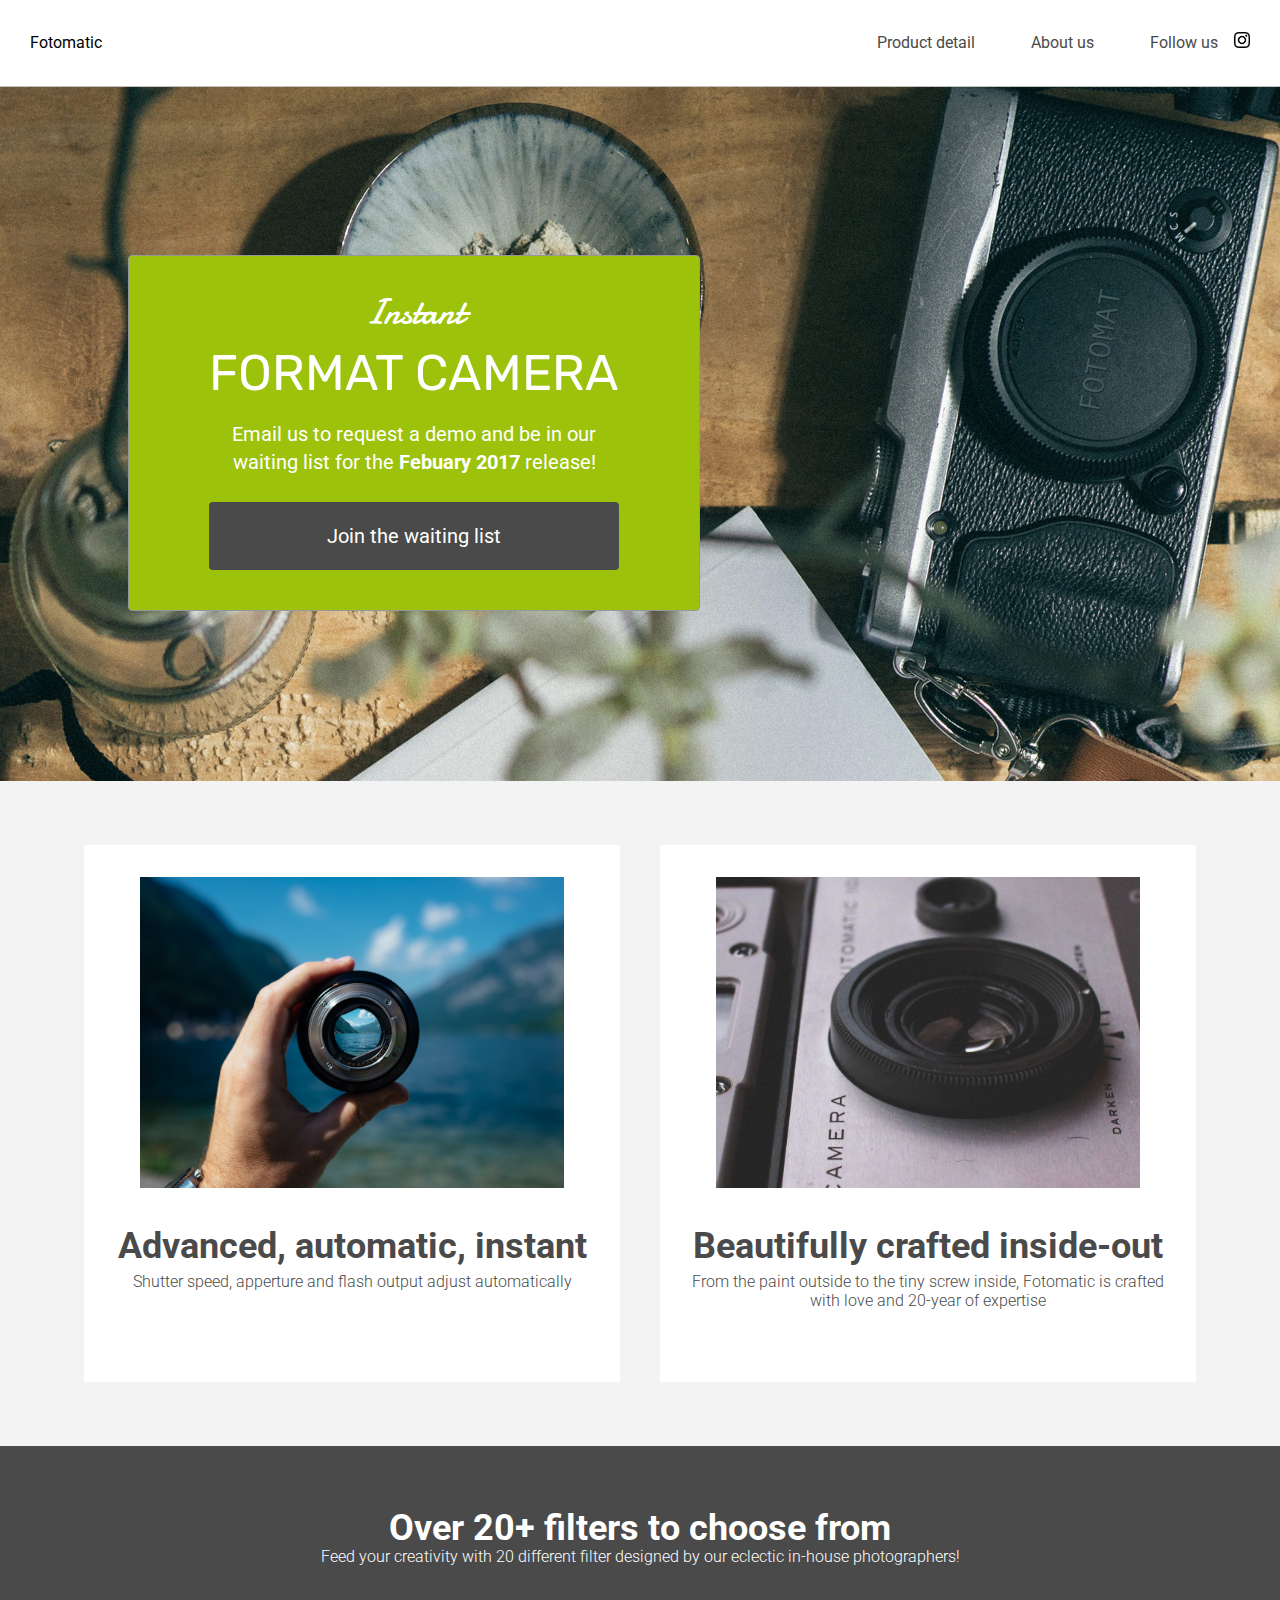
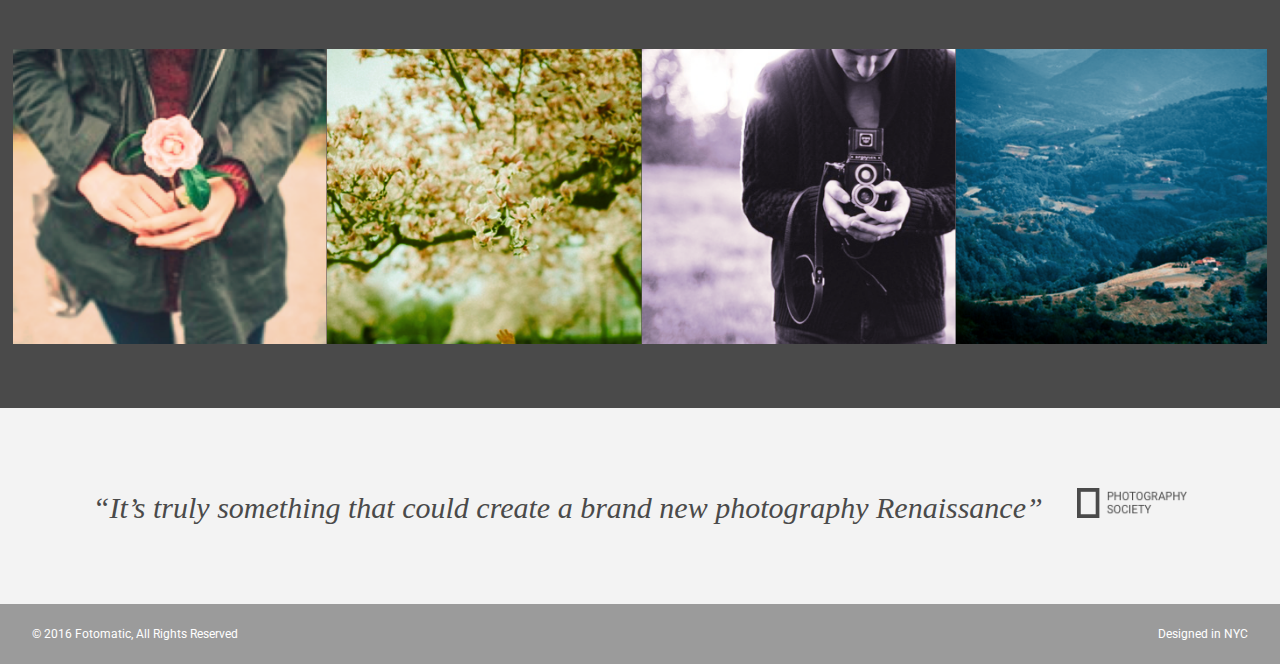
==== index.html @ 5339d75f "first commit" ====
<!DOCTYPE html>
<html>

<head>
    <link href="https://fonts.googleapis.com/css?family=Damion" rel="stylesheet">
    <link href="https://fonts.googleapis.com/css?family=Rubik" rel="stylesheet">
    <link href="https://fonts.googleapis.com/css?family=Roboto:300,400,600,700" rel="stylesheet">
    <link rel="stylesheet" href="./resources/css/reset.css">
    <link rel="stylesheet" href="./resources/css/style.css">
    <meta charset="UTF-8">
</head>

<body>
    <!-- Header -->
    <header>
        <div class="content">
            <a href="index.html" class="desktop logo">Fotomatic</a>
            <nav class="desktop">
                <ul>
                    <li><a href="#">Product detail</a></li>
                    <li><a href="#">About us</a></li>
                    <li><a href="https://www.instagram.com/">Follow us <img class="icon"
                                src="./resources/images/instagram.png"></a></li>
                </ul>
            </nav>
            <nav class="mobile">
                <ul>
                    <li><a href="#"><img src="./resources/images/ic-logo.svg"></a></li>
                    <li><a href="#"><img src="./resources/images/ic-product-detail.svg"></a></li>
                    <li><a href="#"><img src="./resources/images/ic-about-us.svg"></a></li>
                    <li><a href="#" class="button">Join us</a></li>
                </ul>
            </nav>
        </div>
    </header>

    <!-- Main Content -->
    <div class="main-content">

        <!-- Sign Up Section -->
        <div id="sign-up-section" class="banner">
            <div id="sign-up-cta">
                <div class="content center">
                    <div class="header">
                        <h2 class="cursive">Instant</h2>
                        <h1 class="striking">FORMAT CAMERA</h1>
                    </div>
                    <div class="email">
                        <span>
                            Email us to request a demo and be in our waiting list for the <strong>Febuary 2017</strong>
                            release!
                        </span>
                        <div class="button">Join the waiting list</div>
                    </div>
                </div>
            </div>
        </div>

        <!-- Features Section -->
        <div id="features-section">
            <div class="feature">
                <div class="center">
                    <div class="image-container">
                        <img src="./resources/images/feature-1.png" />
                    </div>
                    <div class="content">
                        <h2>Advanced, automatic, instant</h2>
                        <h3>Shutter speed, apperture and flash output adjust automatically</h3>
                    </div>
                </div>
            </div>
            <div class="feature">
                <div class="center">
                    <div class="image-container">
                        <img src="./resources/images/feature-2.png" />
                    </div>
                    <div class="content">
                        <h2>Beautifully crafted inside-out</h2>
                        <h3>From the paint outside to the tiny screw inside, Fotomatic is crafted with love and 20-year
                            of expertise</h3>
                    </div>
                </div>
            </div>
        </div>

        <!-- Filters Section -->
        <div id="filters-section">
            <div class="content center">
                <h2>Over 20+ filters to choose from</h2>
                <h3>Feed your creativity with 20 different filter designed by our eclectic in-house photographers!</h3>
            </div>
            <div class="images-container">
                <div class="image-container">
                    <img src="./resources/images/filter-1.png" />
                </div>
                <div class="image-container">
                    <img src="./resources/images/filter-2.png" />
                </div>
                <div class="image-container">
                    <img src="./resources/images/filter-3.png" />
                </div>
                <div class="image-container extra">
                    <img src="./resources/images/filter-4.png" />
                </div>
            </div>
        </div>

         <!-- Quotes Section -->
    <div id="quotes-section">
      <div class="content center">
        <span class="quote">“It’s truly something that could create a brand new photography Renaissance”</span>
        <img class="quote-citation" src="./resources/images/photography-logo.png" />
      </div>
    </div>

    <!-- Footer -->
        <footer>
            <div class="content">
                <span class="copyright">© 2016 Fotomatic, All Rights Reserved</span>
                <span class="location">Designed in NYC</span>
            </div>
        </footer>

    </div>
</body>

</html>
---- resources/css/style.css ----
/* Universal Styles */

html {
  font-family: 'Roboto', sans-serif;
  font-size: 16px;
}

.main-content {
  position: relative;
  top: 5.3125rem; /* To offset for fixed header. */
}

.center {
  text-align: center;
}

.button {
  border-radius: 4px;
  background-color: #4a4a4a;
  color: white;
}

.image-container {
  overflow: hidden;
}

.image-container img {
  display: block;
}

@media only screen and (max-width: 760px) {
  .main-content {
    top: 2.5625rem;
  }
}

/* Header */

header {
  position: fixed;
  width: 100%;
  border-bottom: solid 1px #c6c1c1;
  background-color: white;
  z-index: 1;
}

header .content {
  display: flex;
  align-items: center;
  padding: 1.875rem;
}

header .logo {
  flex: 1;
}

header nav ul {
  display: flex;
}

nav li {
  padding-left: 3.5rem;
}

nav a {
  vertical-align: bottom;
  line-height: 1.6;
  font-size: 1rem;
  color: #4a4a4a;
}

header .icon {
  width: 1rem;
  padding-left: 0.75rem;
}

header .mobile {
  display: none;
}

@media only screen and (max-width: 760px) {
  header .desktop {
    display: none;
  }

  header .mobile {
    display: block;
    width: 100%;
  }

  header .content {
    padding: 0.5rem 0;
  }

  header .mobile ul {
    display: flex;
    justify-content: space-around;
    align-items: center;
    width: 100%;
  }

  header .mobile li {
    padding: 0;
  }

  header .mobile .button {
    padding: 0.1875rem 0.5rem;
    background-color: #9dc20b;
    line-height: 1.6;
    color: white;
  }
}

/* Sign Up Section */

#sign-up-section {
  display: flex;
  justify-content: flex-start;
  align-items: center;
  height: 43.5rem;
  background-image: url('../images/banner-landingpage.jpg');
  background-size: cover;
  background-position: bottom;
}

#sign-up-cta {
  position: relative;
  left: 10%;
  padding: 0 5rem 2.5rem 5rem;
  border: solid 1px #979797;
  border-radius: 4px;
  background-color: #9dc20b;
}

#sign-up-cta .content {
  width: 25.625rem;
  margin-top: 2rem;
  font-family: 'Roboto', sans-serif;
  font-size: 1.25rem;
  line-height: 1.4;
  color: white;
}

#sign-up-cta h1 {
  font-size: 3.125rem;
}

#sign-up-cta h2 {
  font-size: 2.25rem;
}

#sign-up-cta span strong {
  font-weight: bold;
}

#sign-up-cta .cursive {
  font-family: 'Damion', cursive;
}

#sign-up-cta .striking {
  font-family: 'Rubik', sans-serif;
  padding-bottom: 0.75rem;
}

#sign-up-cta .button {
  margin-top: 1.625rem;
  padding: 1.25rem 7.25rem;
}

@media only screen and (max-width: 760px) {
  #sign-up-section {
    align-items: center;
    justify-content: center;
    height: 28rem;
  }

  #sign-up-cta {
    position: static;
    width: auto;
    height: auto;
    background-color: transparent;
    border: none;
  }

  #sign-up-cta .content {
    margin-top: 0;
  }

  #sign-up-cta .email {
    display: none;
  }

  #sign-up-cta h1 {
    font-size: 3.125rem;
  }

  #sign-up-cta h2 {
    font-size: 2.25rem;
  }
}

@media only screen and (max-width: 450px) {
  #sign-up-section {
    height: 20rem;
  }

  #sign-up-cta h1 {
    font-size: 2.25rem;
  }

  #sign-up-cta h2 {
    font-size: 2rem;
  }
}

/* Features Section */

#features-section {
  display: flex;
  justify-content: space-between;
  padding: 4rem 5%;
  background-color: #f3f3f3;
}

.feature {
  flex: 1;
  padding: 2rem;
  margin: 0px 1.25rem;
  background-color: white;
}

.feature .content {
  padding: 40px 0;
}

.feature .image-container {
  width: 90%;
  height: 65%;
  margin: 0 auto;
  overflow: hidden;
}

.image-container img {
  display: block;
  width: 100%;
}

.feature h2 {
  padding-bottom: 0.5rem;
  font-size: 2.25rem;
  font-weight: bold;
  color: #4a4a4a;
}

.feature h3 {
  font-size: 1rem;
  line-height: 1.2;
  font-weight: 300;
  color: #4a4a4a;
}

@media only screen and (max-width: 890px) {
  .feature h2 {
    font-size: 1.125rem;
    line-height: 1.3;
    font-weight: normal;
  }

  .feature h3 {
    font-size: 0.875rem;
    line-height: 1.4;
  }
}

@media only screen and (max-width: 760px) {
  #features-section {
    flex-flow: column;
    padding: 0;
  }

  .feature {
    margin: 0;
    padding: 1.25rem 1rem 0 1rem;
  }
}

/* Filters Section */

#filters-section {
  padding: 4rem 0;
  background-color: #4a4a4a;
}

#filters-section .content {
  padding: 0 0.625rem;
  margin-bottom: 5rem;
}

#filters-section .content h2 {
  font-size: 2.25rem;
  font-weight: bold;
  color: white;
}

#filters-section .content h3 {
  font-size: 1rem;
  line-height: 1.4;
  font-weight: 300;
  color: white;
}

#filters-section .images-container {
  display: flex;
  max-width: 100%;
  padding: 0 1%;
}

@media only screen and (max-width: 760px) {
  #filters-section {
    padding: 1.5rem 0 0 0;
  }

  #filters-section .content {
    margin-bottom: 1rem;
  }

  #filters-section .content h2 {
    padding-bottom: 0.625rem;
    font-size: 1.125rem;
    line-height: 1.3;
    font-weight: normal;
  }

  #filters-section .content h3 {
    font-size: 0.875rem;
    line-height: 1.4;
  }

  #filters-section .images-container {
    padding: 0;
  }

  #filters-section .extra {
    display: none;
  }
}

/* Quotes Section */

#quotes-section {
  background-color: #f3f3f3;
}

#quotes-section .content {
  padding: 5rem 0;
}

#quotes-section .quote {
  padding-right: 1.875rem;
  font-family: "Palatino", serif;
  font-size: 1.875rem;
  line-height: 1.1;
  font-style: italic;
  color: #4a4a4a;
}

#quotes-section .quote-citation {
  height: 1.875rem;
}

@media only screen and (max-width: 760px) {
  #quotes-section .content {
    padding: 1.875rem .625rem;
  }

  #quotes-section .quote {
    font-size: 1.5rem;
    line-height: 1.4;
  }

  #quotes-section .quote-citation {
    display: block;
    padding-top: 1rem;
    margin: auto;
  }
}

/* Footer */

footer {
  background-color: #9b9b9b;
  padding: 1.5rem 2rem;
}

footer .content {
  color: white;
  display: flex;
  font-size: 0.75rem;
}

footer .copyright {
  flex-grow: 1;
}

@media only screen and (max-width: 760px) {
  footer .content {
    font-size: 0.625rem;
  }
}
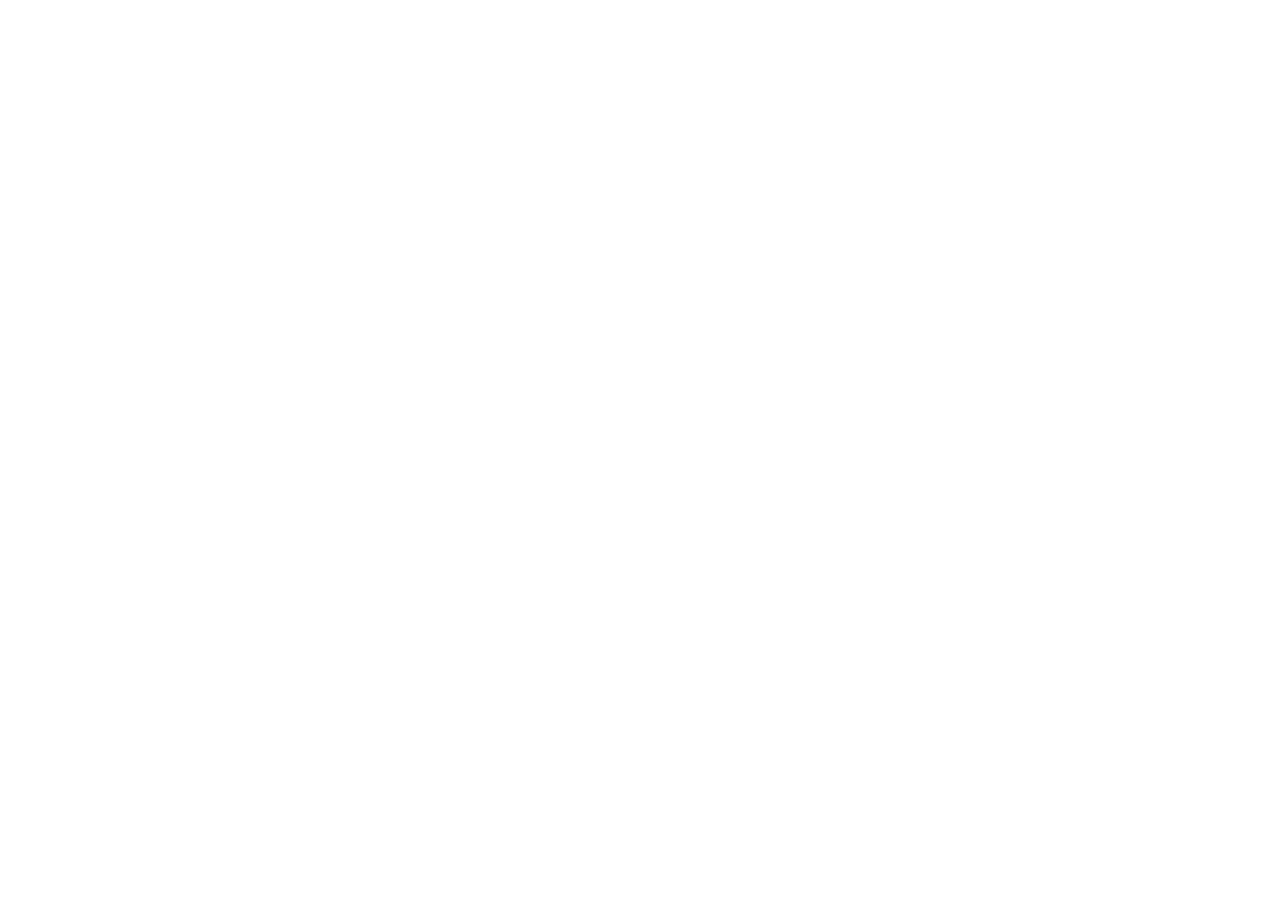
==== commit fe91daa4: "Determine fonts needed, add links" ====
--- a/index.html
+++ b/index.html
@@ -1,127 +1,35 @@
 <!DOCTYPE html>
-<html>
+<html lang="en">
 
 <head>
+    <meta charset="UTF-8">
+    <meta http-equiv="X-UA-Compatible" content="IE=edge">
+    <meta name="viewport" content="width=device-width, initial-scale=1.0">
+    <title>Fotomatic</title>
+    <!-- Fonts Used-->
+    <!-- 
+        Robot-Mono-Regular  24px
+        Robot-Mono-Regular  16px
+        Roboto-Medium       20px
+        Roboto-Regular      20px
+        Rubik-Regular       50px
+        Damion Cursive      36px
+        Roboto-Bold         36px
+        Robot-Light         16px
+        Palatino-Italic     30px
+        Roboto-Regular      12px
+        Roboto-Regular      10px
+        Roboto-Regular      14px
+        Roboto-Regular      18px
+    -->
     <link href="https://fonts.googleapis.com/css?family=Damion" rel="stylesheet">
     <link href="https://fonts.googleapis.com/css?family=Rubik" rel="stylesheet">
     <link href="https://fonts.googleapis.com/css?family=Roboto:300,400,600,700" rel="stylesheet">
-    <link rel="stylesheet" href="./resources/css/reset.css">
-    <link rel="stylesheet" href="./resources/css/style.css">
-    <meta charset="UTF-8">
+
 </head>
 
 <body>
-    <!-- Header -->
-    <header>
-        <div class="content">
-            <a href="index.html" class="desktop logo">Fotomatic</a>
-            <nav class="desktop">
-                <ul>
-                    <li><a href="#">Product detail</a></li>
-                    <li><a href="#">About us</a></li>
-                    <li><a href="https://www.instagram.com/">Follow us <img class="icon"
-                                src="./resources/images/instagram.png"></a></li>
-                </ul>
-            </nav>
-            <nav class="mobile">
-                <ul>
-                    <li><a href="#"><img src="./resources/images/ic-logo.svg"></a></li>
-                    <li><a href="#"><img src="./resources/images/ic-product-detail.svg"></a></li>
-                    <li><a href="#"><img src="./resources/images/ic-about-us.svg"></a></li>
-                    <li><a href="#" class="button">Join us</a></li>
-                </ul>
-            </nav>
-        </div>
-    </header>
 
-    <!-- Main Content -->
-    <div class="main-content">
-
-        <!-- Sign Up Section -->
-        <div id="sign-up-section" class="banner">
-            <div id="sign-up-cta">
-                <div class="content center">
-                    <div class="header">
-                        <h2 class="cursive">Instant</h2>
-                        <h1 class="striking">FORMAT CAMERA</h1>
-                    </div>
-                    <div class="email">
-                        <span>
-                            Email us to request a demo and be in our waiting list for the <strong>Febuary 2017</strong>
-                            release!
-                        </span>
-                        <div class="button">Join the waiting list</div>
-                    </div>
-                </div>
-            </div>
-        </div>
-
-        <!-- Features Section -->
-        <div id="features-section">
-            <div class="feature">
-                <div class="center">
-                    <div class="image-container">
-                        <img src="./resources/images/feature-1.png" />
-                    </div>
-                    <div class="content">
-                        <h2>Advanced, automatic, instant</h2>
-                        <h3>Shutter speed, apperture and flash output adjust automatically</h3>
-                    </div>
-                </div>
-            </div>
-            <div class="feature">
-                <div class="center">
-                    <div class="image-container">
-                        <img src="./resources/images/feature-2.png" />
-                    </div>
-                    <div class="content">
-                        <h2>Beautifully crafted inside-out</h2>
-                        <h3>From the paint outside to the tiny screw inside, Fotomatic is crafted with love and 20-year
-                            of expertise</h3>
-                    </div>
-                </div>
-            </div>
-        </div>
-
-        <!-- Filters Section -->
-        <div id="filters-section">
-            <div class="content center">
-                <h2>Over 20+ filters to choose from</h2>
-                <h3>Feed your creativity with 20 different filter designed by our eclectic in-house photographers!</h3>
-            </div>
-            <div class="images-container">
-                <div class="image-container">
-                    <img src="./resources/images/filter-1.png" />
-                </div>
-                <div class="image-container">
-                    <img src="./resources/images/filter-2.png" />
-                </div>
-                <div class="image-container">
-                    <img src="./resources/images/filter-3.png" />
-                </div>
-                <div class="image-container extra">
-                    <img src="./resources/images/filter-4.png" />
-                </div>
-            </div>
-        </div>
-
-         <!-- Quotes Section -->
-    <div id="quotes-section">
-      <div class="content center">
-        <span class="quote">“It’s truly something that could create a brand new photography Renaissance”</span>
-        <img class="quote-citation" src="./resources/images/photography-logo.png" />
-      </div>
-    </div>
-
-    <!-- Footer -->
-        <footer>
-            <div class="content">
-                <span class="copyright">© 2016 Fotomatic, All Rights Reserved</span>
-                <span class="location">Designed in NYC</span>
-            </div>
-        </footer>
-
-    </div>
 </body>
 
 </html>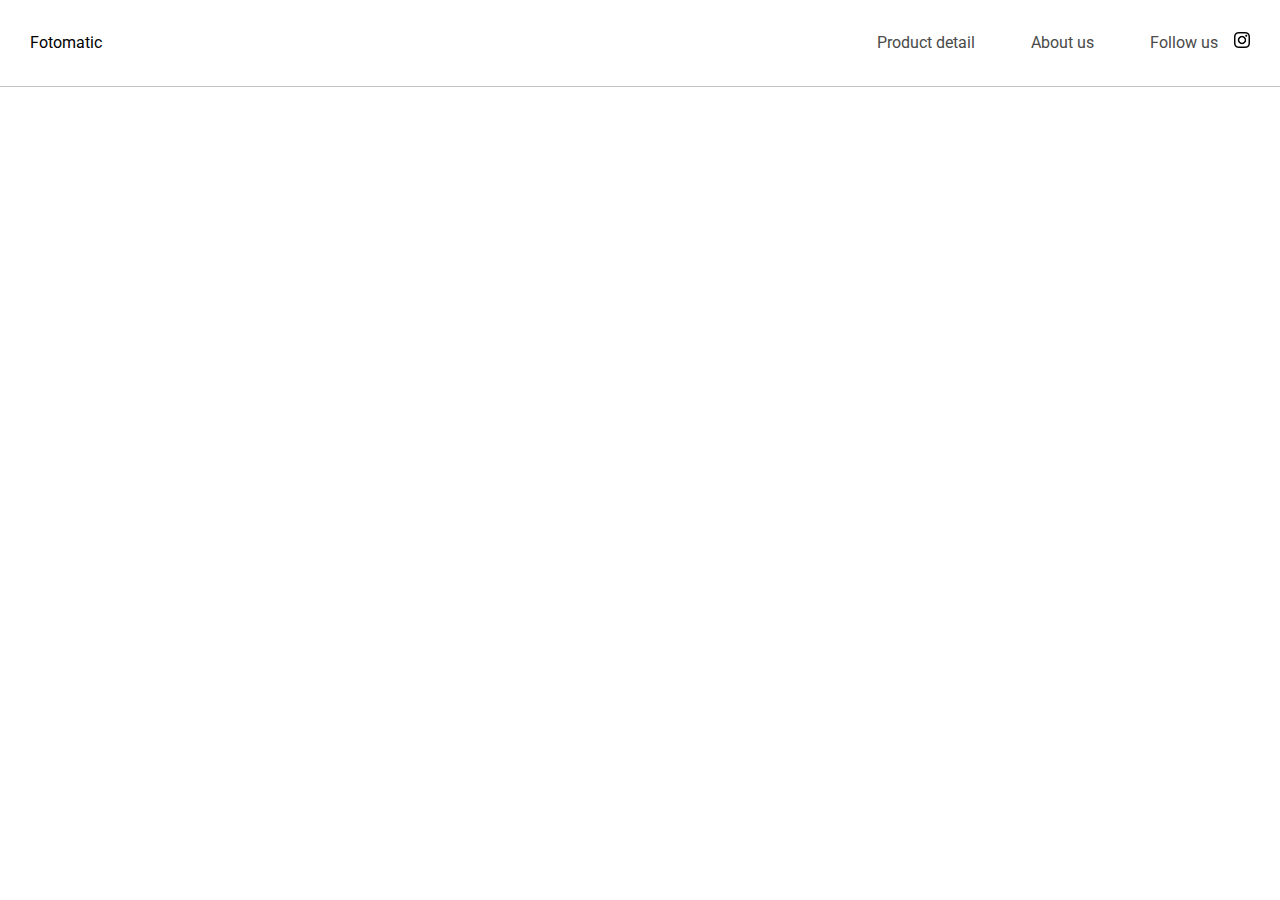
==== commit 8d54de68: "Complete header for desktop and mobile" ====
--- a/index.html
+++ b/index.html
@@ -25,11 +25,59 @@
     <link href="https://fonts.googleapis.com/css?family=Damion" rel="stylesheet">
     <link href="https://fonts.googleapis.com/css?family=Rubik" rel="stylesheet">
     <link href="https://fonts.googleapis.com/css?family=Roboto:300,400,600,700" rel="stylesheet">
-
+    <link rel="stylesheet" href="./resources/css/reset.css">
+    <link rel="stylesheet" href="./resources/css/style.css">
 </head>
 
 <body>
+    <!-- Header -->
+    <header>
+        <div class="content">
+            <a href="index.html" class="desktop logo">Fotomatic</a>
+            <nav class="desktop">
+                <ul>
+                    <li><a href="#">Product detail</a></li>
+                    <li><a href="#">About us</a></li>
+                    <!-- <li><a href="https://www.instagram.com/">Follow us <img class="icon"
+                                src="./resources/images/instagram.png"></a></li> -->
+                    <li><a href="https://www.instagram.com/" target="_blank">Follow us
+                        <img src="./resources/images/instagram.png" class="icon" alt="Instagram logo">
+                    </a></li>
+                </ul>
+            </nav>
+            <nav class="mobile">
+                <ul>
+                    <li><a href="#"><img src="./resources/images/ic-logo.svg"></a></li>
+                    <li><a href="#"><img src="./resources/images/ic-product-detail.svg"></a></li>
+                    <li><a href="#"><img src="./resources/images/ic-about-us.svg"></a></li>
+                    <li><a href="#" class="button">Join us</a></li>
+                </ul>
+            </nav>
+        </div>
+    </header>
+    <!-- Main Content -->
+    <main class="main-content">
+        <!-- Sign Up Section -->
+        <div id="sign-up-section" class="banner">
 
+        </div>
+        <!-- Features Section -->
+        <div id="features-section">
+
+        </div>
+        <!-- Filters Section -->
+        <div id="filters-section">
+
+        </div>
+        <!-- Quotes Section -->
+        <div id="quotes-section">
+
+        </div>
+    </main>
+    <!-- Footer -->
+    <footer>
+
+    </footer>
 </body>
 
 </html>--- a/resources/css/style.css
+++ b/resources/css/style.css
@@ -0,0 +1,82 @@
+/*  Universal Styles */
+
+html {
+  font-family: 'Roboto', sans-serif;
+  font-size: 16px;
+}
+
+/*  Header */
+header {
+    position: fixed;
+    width: 100%;
+    border-bottom: solid 1px #c6c1c1;
+    background-color: white;
+    z-index: 1;
+  }
+  
+  header .content {
+    display: flex;
+    align-items: center;
+    padding: 1.875rem;
+  }
+  
+  header .logo {
+    flex: 1;
+  }
+  
+  header nav ul {
+    display: flex;
+  }
+  
+  nav li {
+    padding-left: 3.5rem;
+  }
+  
+  nav a {
+    vertical-align: bottom;
+    line-height: 1.6;
+    font-size: 1rem;
+    color: #4a4a4a;
+  }
+  
+  header .icon {
+    width: 1rem;
+    padding-left: 0.75rem;
+  }
+  
+  header .mobile {
+    display: none;
+  }
+
+  @media only screen and (max-width: 760px){
+    header .desktop {
+        display: none;
+    }
+
+    header .mobile {
+        display: block;
+        width: 100%;
+      }
+    
+      header .content {
+        padding: 0.5rem 0;
+      }
+    
+      header .mobile ul {
+        display: flex;
+        justify-content: space-around;
+        align-items: center;
+        width: 100%;
+      }
+    
+      header .mobile li {
+        padding: 0;
+      }
+    
+      header .mobile .button {
+        padding: 0.1875rem 0.5rem;
+        background-color: #9dc20b;
+        line-height: 1.6;
+        color: white;
+      }
+  }